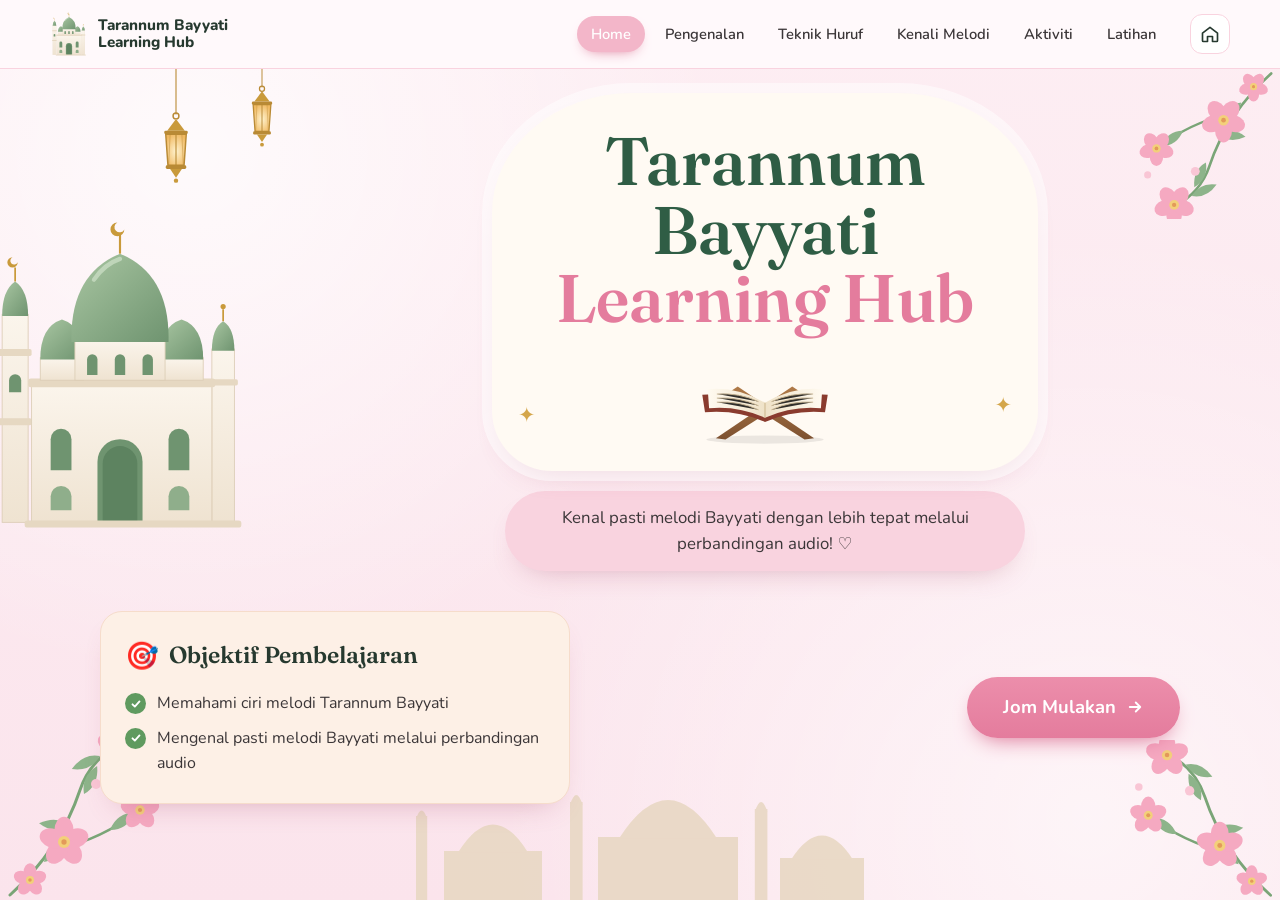
==== index.html @ 12b9d873 "Add Teknik Huruf page, animated flowers and Harkat audio - New teknik-huruf.html: 5-step manual, let" ====
<!doctype html>
<html lang="ms">
<head>
  <meta charset="utf-8" />
  <meta name="viewport" content="width=device-width, initial-scale=1" />
  <title>Tarannum Bayyati Learning Hub</title>
  <meta name="description" content="Kenal pasti melodi Bayyati dengan lebih tepat melalui perbandingan audio." />
  <link rel="preconnect" href="https://fonts.googleapis.com" />
  <link rel="preconnect" href="https://fonts.gstatic.com" crossorigin />
  <link href="https://fonts.googleapis.com/css2?family=Amiri:wght@400;700&family=Fraunces:opsz,wght@9..144,500;9..144,600&family=Nunito:wght@400;600;700;800&display=swap" rel="stylesheet" />
  <link rel="stylesheet" href="styles.css" />
</head>
<body class="home">

  <header class="topbar">
    <div class="topbar__inner">
      <a class="brand" href="index.html"><img src="img/mosque.svg" alt="" /><span>Tarannum Bayyati<br />Learning Hub</span></a>
      <nav class="nav" aria-label="Menu utama">
        <a href="index.html" aria-current="page">Home</a>
        <a href="pengenalan.html">Pengenalan</a>
        <a href="teknik-huruf.html">Teknik Huruf</a>
        <a href="kenali-melodi.html">Kenali Melodi</a>
        <a href="aktiviti.html">Aktiviti</a>
        <a href="latihan.html">Latihan</a>
      </nav>
      <a class="home-btn" href="index.html" aria-label="Laman utama">
        <svg viewBox="0 0 24 24" fill="none" stroke="currentColor" stroke-width="2" stroke-linejoin="round"><path d="M3 11l9-7 9 7v9a1 1 0 0 1-1 1h-5v-6H9v6H4a1 1 0 0 1-1-1z"/></svg>
      </a>
    </div>
  </header>

  <main class="stage">
    <img class="home__lantern home__lantern--1" src="img/lantern.svg" alt="" />
    <img class="home__lantern home__lantern--2" src="img/lantern.svg" alt="" />
    <img class="home__mosque" src="img/mosque.svg" alt="" />
    <img class="deco deco--flowers-tr" src="img/flowers-tr.svg" alt="" />
    <img class="deco deco--flowers-bl" src="img/flowers.svg" alt="" />
    <img class="deco deco--flowers-br" src="img/flowers-br.svg" alt="" />
    <img class="home__skyline" src="img/skyline.svg" alt="" />

    <div class="wrap">
      <section class="hero">
        <div class="hero__cloud">
          <h1 class="hero__title"><span class="g">Tarannum<br />Bayyati</span><span class="p">Learning Hub</span></h1>
          <img class="hero__book" src="img/quran-rehal.svg" alt="" />
          <span class="sparkle sparkle--a">✦</span>
          <span class="sparkle sparkle--b">✦</span>
        </div>
        <p class="hero__tagline">Kenal pasti melodi Bayyati dengan lebih tepat melalui perbandingan audio! ♡</p>
      </section>

      <div class="home__bottom">
        <section class="card objective">
          <h2><span aria-hidden="true">🎯</span> Objektif Pembelajaran</h2>
          <ul class="check-list">
            <li>Memahami ciri melodi Tarannum Bayyati</li>
            <li>Mengenal pasti melodi Bayyati melalui perbandingan audio</li>
          </ul>
        </section>
        <a class="btn btn--lg" href="pengenalan.html">Jom Mulakan
          <svg viewBox="0 0 24 24" fill="none" stroke="currentColor" stroke-width="2.5" stroke-linecap="round" stroke-linejoin="round"><path d="M5 12h14M13 6l6 6-6 6"/></svg>
        </a>
      </div>
    </div>
  </main>

  <script src="script.js"></script>
</body>
</html>
---- styles.css ----
/* ===========================================================
   Tarannum Bayyati Learning Hub — shared styles
   Soft pink / sage green / gold pastel theme
   =========================================================== */
:root {
  --pink-50: #fff6f8;
  --pink-100: #fdeaf0;
  --pink-200: #f9d3df;
  --pink-300: #f3b6c9;
  --pink-500: #e47c9d;
  --pink-600: #d8668b;
  --green-50: #f1f7ec;
  --green-100: #e2eed9;
  --green-200: #cfe2c4;
  --green-500: #5f9a5f;
  --green-700: #2f5d45;
  --green-900: #26392f;
  --gold: #d4a64a;
  --peach: #fdf0e6;
  --cream: #fffaf3;
  --ink: #3b3638;
  --muted: #6c6466;
  --radius: 22px;
  --shadow: 0 14px 30px -18px rgba(170, 80, 110, .45);
  --font-title: "Fraunces", "Lora", Georgia, serif;
  --font-body: "Nunito", system-ui, -apple-system, "Segoe UI", sans-serif;
  --font-arabic: "Amiri", "Traditional Arabic", serif;
}

*, *::before, *::after { box-sizing: border-box; }
html, body { margin: 0; }
body {
  font-family: var(--font-body);
  color: var(--ink);
  background: linear-gradient(180deg, #fdeef3 0%, #fbe4ec 100%);
  min-height: 100vh;
  display: flex; flex-direction: column;
  line-height: 1.55;
}
img { display: block; max-width: 100%; }
a { color: inherit; }
button { font: inherit; }

/* ---------------- Top bar ---------------- */
.topbar {
  position: sticky; top: 0; z-index: 30;
  background: rgba(255, 250, 251, .94);
  backdrop-filter: blur(8px); -webkit-backdrop-filter: blur(8px);
  border-bottom: 1px solid var(--pink-200);
}
.topbar__inner {
  width: min(1180px, 100% - 32px); margin-inline: auto;
  display: flex; align-items: center; gap: 20px; min-height: 68px;
}
.brand { display: flex; align-items: center; gap: 10px; text-decoration: none; flex-shrink: 0; }
.brand img { width: 38px; height: 44px; object-fit: contain; }
.brand span { font-weight: 800; font-size: .95rem; line-height: 1.15; color: var(--green-900); }
.nav { display: flex; align-items: center; gap: 6px; margin-left: auto; }
.nav a {
  text-decoration: none; font-weight: 600; font-size: .92rem; color: var(--ink);
  padding: 7px 14px; border-radius: 999px; white-space: nowrap;
  transition: background .2s, color .2s;
}
.nav a:hover { background: var(--pink-100); }
.nav a[aria-current="page"] { background: var(--pink-300); color: #fff; box-shadow: 0 6px 14px -8px var(--pink-600); }
.home-btn {
  width: 40px; height: 40px; border-radius: 12px; display: grid; place-items: center;
  border: 1.5px solid var(--pink-200); background: #fff; color: var(--green-900); flex-shrink: 0;
  transition: background .2s;
}
.home-btn:hover { background: var(--pink-100); }
.home-btn svg { width: 20px; height: 20px; }

/* ---------------- Stage (page body) ---------------- */
.stage {
  position: relative; flex: 1; overflow: hidden;
  background:
    radial-gradient(circle at 15% 10%, rgba(255,255,255,.75), transparent 40%),
    radial-gradient(circle at 85% 90%, rgba(255,255,255,.6), transparent 45%);
  padding: 48px 0 64px;
}
.wrap { position: relative; z-index: 2; width: min(1080px, 100% - 32px); margin-inline: auto; }

/* decorative images */
.deco { position: absolute; z-index: 1; pointer-events: none; user-select: none; }
/* Flowers sit fully inside their corner and sway from the stem base */
.deco--flowers-tr { top: 0; right: 0; width: 150px; transform-origin: 94% 3%; animation: sway-flower 6s ease-in-out infinite; }
.deco--flowers-bl { bottom: 0; left: 0; width: 170px; transform-origin: 6% 97%; animation: sway-flower 7s ease-in-out infinite -2s; }
.deco--flowers-br { bottom: 0; right: 0; width: 160px; transform-origin: 94% 97%; animation: sway-flower-rev 6.5s ease-in-out infinite -1s; }
.deco--leaves-l { left: 10px; bottom: 40px; width: 60px; transform-origin: 50% 100%; animation: sway-leaf 5s ease-in-out infinite; }
.deco--leaves-r { right: 14px; top: 40%; width: 56px; scale: -1 1; transform-origin: 50% 100%; animation: sway-leaf 5.5s ease-in-out infinite -1.5s; }
.deco--leaves-tl { left: 14px; top: 24px; width: 54px; rotate: -20deg; transform-origin: 50% 100%; animation: sway-leaf 6s ease-in-out infinite -3s; }
@keyframes sway-flower { 0%, 100% { transform: rotate(0deg); } 50% { transform: rotate(4deg); } }
@keyframes sway-flower-rev { 0%, 100% { transform: rotate(0deg); } 50% { transform: rotate(-4deg); } }
@keyframes sway-leaf { 0%, 100% { transform: rotate(-4deg); } 50% { transform: rotate(4deg); } }

/* Falling petals (created by script.js) */
.petal {
  position: absolute; top: -24px; z-index: 1; pointer-events: none;
  width: 12px; height: 10px; border-radius: 80% 0 80% 0;
  background: linear-gradient(135deg, #f9c4d4, #f19ab6); opacity: .75;
  animation: petal-fall linear infinite;
}
@keyframes petal-fall {
  0%   { transform: translate(0, 0) rotate(0deg); opacity: 0; }
  10%  { opacity: .75; }
  50%  { transform: translate(40px, 50vh) rotate(200deg); }
  90%  { opacity: .6; }
  100% { transform: translate(-20px, 105vh) rotate(420deg); opacity: 0; }
}
.sparkle { position: absolute; color: var(--gold); font-size: 1.3rem; z-index: 1; pointer-events: none; }

/* ---------------- Shared components ---------------- */
.title-pill {
  display: flex; align-items: center; justify-content: center; gap: 14px;
  width: fit-content; margin: 0 auto 18px;
  background: var(--pink-200); border-radius: 999px;
  padding: 10px 34px 10px 18px;
  box-shadow: var(--shadow);
}
.title-pill h1 {
  margin: 0; font-family: var(--font-title); font-weight: 600;
  font-size: clamp(1.5rem, 3vw, 2.1rem); color: var(--green-900); line-height: 1.2;
}
.title-pill .icon { width: 54px; height: 44px; object-fit: contain; margin: -10px 0; flex-shrink: 0; }
.title-pill .emoji { font-size: 2.1rem; line-height: 1; }

.subtitle-pill {
  width: fit-content; max-width: 640px; margin: 0 auto 28px; text-align: center;
  background: var(--pink-100); border-radius: 999px; padding: 10px 26px;
  font-size: .98rem; color: var(--ink);
}

.card {
  background: rgba(255, 255, 255, .78); border: 1px solid var(--pink-200);
  border-radius: var(--radius); padding: 22px 24px; box-shadow: var(--shadow);
}

.label-pill {
  display: inline-block; background: var(--pink-200); color: var(--green-900);
  font-weight: 800; font-size: 1.05rem; padding: 6px 22px; border-radius: 999px;
  position: absolute; top: -18px; left: 18px;
}
.card:has(> .label-pill) { padding-top: 32px; }

.check-list { list-style: none; margin: 0; padding: 0; }
.check-list li { position: relative; padding: 5px 0 5px 32px; }
.check-list li::before {
  content: ""; position: absolute; left: 0; top: 7px; width: 21px; height: 21px; border-radius: 50%;
  background: var(--green-500) url("data:image/svg+xml,%3Csvg xmlns='http://www.w3.org/2000/svg' viewBox='0 0 24 24' fill='none' stroke='white' stroke-width='3.2' stroke-linecap='round' stroke-linejoin='round'%3E%3Cpath d='M6 12.5l4 4 8-9'/%3E%3C/svg%3E") center / 14px no-repeat;
}

.btn {
  display: inline-flex; align-items: center; gap: 10px;
  background: linear-gradient(180deg, #ec8eab, var(--pink-500));
  color: #fff; font-weight: 700; font-size: 1rem; text-decoration: none;
  border: 0; border-radius: 999px; padding: 12px 28px; cursor: pointer;
  box-shadow: 0 10px 22px -10px var(--pink-600);
  transition: transform .2s, box-shadow .2s, filter .2s;
}
.btn:hover { transform: translateY(-2px); filter: brightness(1.04); box-shadow: 0 14px 26px -10px var(--pink-600); }
.btn:focus-visible, .nav a:focus-visible, .home-btn:focus-visible, .choice-btn:focus-visible { outline: 3px solid var(--green-500); outline-offset: 3px; }
.btn--lg { font-size: 1.15rem; padding: 16px 36px; }
.btn svg { width: 18px; height: 18px; }

.page-actions { display: flex; margin-top: 28px; }
.page-actions--right { justify-content: flex-end; }
.page-actions--center { justify-content: center; }

/* ---------------- Audio player ---------------- */
.player {
  display: flex; align-items: center; gap: 12px;
  background: #fff; border: 1px solid #ecdfe3; border-radius: 999px;
  padding: 7px 16px 7px 7px; box-shadow: 0 8px 20px -14px rgba(0,0,0,.35);
  max-width: 100%;
}
.player--green { background: var(--green-100); border-color: var(--green-200); }
.player--grey { background: #f4f1f2; }
.player__play {
  width: 38px; height: 38px; border-radius: 50%; border: 0; cursor: pointer; flex-shrink: 0;
  background: var(--green-900); color: #fff; display: grid; place-items: center;
}
.player__play svg { width: 16px; height: 16px; }
.player__label { font-size: .88rem; font-weight: 600; white-space: nowrap; }
.player__bar { flex: 1; min-width: 60px; accent-color: var(--green-700); height: 4px; cursor: pointer; }
.player__time { font-size: .85rem; font-variant-numeric: tabular-nums; white-space: nowrap; color: var(--ink); }
.player__icon { background: none; border: 0; padding: 4px; cursor: pointer; color: var(--ink); display: grid; place-items: center; }
.player__icon svg { width: 18px; height: 18px; }
.player.is-missing .player__play { background: #b9b0b3; cursor: not-allowed; }
.player__missing { font-size: .78rem; color: var(--pink-600); }

/* ---------------- Feedback ---------------- */
.feedback { margin: 14px 0 0; font-weight: 700; min-height: 1.4em; }
.feedback.is-correct { color: var(--green-500); }
.feedback.is-wrong { color: var(--pink-600); }

/* ---------------- Radio options ---------------- */
.options { list-style: none; padding: 0; margin: 8px 0 0; }
.options label { display: flex; align-items: center; gap: 10px; padding: 5px 0; cursor: pointer; font-size: 1rem; }
.options input {
  appearance: none; -webkit-appearance: none; width: 20px; height: 20px; margin: 0;
  border: 2px solid #c9bfc3; border-radius: 50%; background: #fff; cursor: pointer; transition: border .15s;
}
.options input:checked { border: 6px solid var(--pink-500); }
.options input:focus-visible { outline: 3px solid var(--green-500); outline-offset: 2px; }

.q-num {
  display: inline-grid; place-items: center; width: 26px; height: 26px; border-radius: 50%;
  background: var(--pink-300); color: #fff; font-weight: 800; font-size: .9rem; flex-shrink: 0;
}
.question { display: flex; align-items: center; gap: 10px; font-weight: 700; margin: 0 0 12px; }

/* ===========================================================
   PAGE 1 — HOME
   =========================================================== */
.home .stage { padding-top: 24px; }
.home__mosque { position: absolute; left: -10px; top: 150px; width: min(260px, 24vw); z-index: 1; }
.home__lantern { position: absolute; top: -6px; width: 44px; z-index: 1; animation: sway 5s ease-in-out infinite; transform-origin: top center; }
.home__lantern--1 { left: 12%; }
.home__lantern--2 { left: 19%; width: 38px; top: -26px; animation-delay: -2s; }
@keyframes sway { 0%,100% { transform: rotate(-2deg); } 50% { transform: rotate(2deg); } }
.home__skyline { position: absolute; left: 50%; transform: translateX(-50%); bottom: 0; width: min(560px, 80%); z-index: 0; opacity: .9; }

.hero { display: grid; justify-items: center; text-align: center; padding-left: min(22vw, 250px); }
.hero__cloud {
  position: relative; background: var(--cream); padding: 34px 64px 26px;
  border-radius: 140px 140px 60px 60px / 120px 120px 60px 60px;
  box-shadow: 0 0 0 10px rgba(255,255,255,.5), var(--shadow);
}
.hero__title { margin: 0; font-family: var(--font-title); font-weight: 600; line-height: 1.02; font-size: clamp(2.6rem, 6vw, 4.2rem); }
.hero__title .g { display: block; color: var(--green-700); }
.hero__title .p { display: block; color: var(--pink-500); }
.hero__book { width: 150px; margin: 10px auto 0; }
.hero__cloud .sparkle--a { left: 26px; bottom: 40px; }
.hero__cloud .sparkle--b { right: 26px; bottom: 50px; }
.hero__tagline {
  margin: 20px 0 0; background: var(--pink-200); border-radius: 999px;
  padding: 14px 30px; font-size: 1.05rem; max-width: 520px; box-shadow: var(--shadow);
}

.home__bottom { display: flex; align-items: center; justify-content: space-between; gap: 24px; margin-top: 40px; flex-wrap: wrap; }
.objective { background: var(--peach); border-color: #f6dccb; max-width: 470px; }
.objective h2 { display: flex; align-items: center; gap: 10px; margin: 0 0 10px; font-family: var(--font-title); font-size: 1.45rem; font-weight: 600; color: var(--green-900); }
.objective h2 span { font-size: 1.7rem; }

/* ===========================================================
   PAGE 2 — PENGENALAN
   =========================================================== */
.intro { display: grid; grid-template-columns: 1.15fr .85fr; gap: 36px; align-items: center; margin-top: 18px; }
.intro__cards { display: grid; gap: 40px; padding-top: 22px; }
.intro__cards p { margin: 0; font-size: 1.02rem; }
.intro__cards .card { position: relative; }
.arch {
  position: relative; aspect-ratio: 4 / 5; width: min(320px, 100%); margin-inline: auto;
  border-radius: 160px 160px 18px 18px; overflow: hidden;
  border: 8px solid #f2dcc0; box-shadow: 0 0 0 2px var(--gold), var(--shadow);
}
.arch > img:first-child { width: 100%; height: 100%; object-fit: cover; }
.arch__book { position: absolute; left: 50%; bottom: 6%; width: 86%; transform: translateX(-50%); }
.intro__player { display: flex; justify-content: center; margin-top: 30px; }
.intro__player .player { width: min(460px, 100%); }

/* ===========================================================
   PAGE 3 — KENALI MELODI
   =========================================================== */
.ayat {
  position: relative; margin: 0 auto; width: min(760px, 100%);
  background: linear-gradient(180deg, #fffdf6, #fff7e8);
  border: 3px solid #efd39b; border-radius: 80px;
  outline: 2px dashed #f0dcae; outline-offset: -14px;
  padding: 44px 30px; text-align: center; box-shadow: var(--shadow);
}
.ayat p {
  margin: 0; font-family: var(--font-arabic); font-size: clamp(2.2rem, 6vw, 3.8rem); line-height: 1.8;
  direction: rtl; color: #1f1b1c;
}
.ayat .w { padding: 0 .18em; border-radius: 12px; }
.w--1 { background: #fde2cf; }
.w--2 { background: #f9d3df; }
.w--3 { background: #d9ecd2; }
.w--4 { background: #dfe1f6; }
.melodi__player { display: flex; justify-content: center; margin: 26px 0 30px; }
.melodi__player .player { width: min(420px, 100%); }
.note { display: flex; gap: 12px; background: var(--pink-100); border-color: var(--pink-200); max-width: 560px; }
.note strong { display: block; }
.note p { margin: 2px 0 0; }
.note .emoji { font-size: 1.6rem; line-height: 1; }

/* ===========================================================
   PAGE 4 — AKTIVITI
   =========================================================== */
.aktiviti-head { position: relative; }
.aktiviti-head .head-deco { position: absolute; top: 50%; transform: translateY(-50%); }
.aktiviti-head .notes { left: 0; font-size: 2.6rem; color: var(--pink-500); }
.aktiviti-head .phones { right: 0; width: 78px; }
.audio-cards { display: grid; grid-template-columns: 1fr 1fr; gap: 22px; }
.audio-card { border-radius: var(--radius); overflow: hidden; background: rgba(255,255,255,.85); box-shadow: var(--shadow); border: 1px solid var(--pink-200); text-align: center; }
.audio-card h2 { margin: 0; padding: 10px; font-size: 1.15rem; font-weight: 800; color: var(--green-900); }
.audio-card--a h2 { background: var(--green-100); }
.audio-card--b h2 { background: var(--pink-200); }
.audio-card__body { padding: 18px 20px 20px; display: grid; justify-items: center; gap: 10px; }
.audio-card__body img { width: 52px; }
.audio-card__body h3 { margin: 0; font-size: 1rem; font-weight: 800; }
.audio-card .player { width: 100%; }
.aktiviti-q { margin-top: 30px; }
.aktiviti-q .options { padding-left: 36px; }
.q-help {
  display: inline-grid; place-items: center; width: 26px; height: 26px; border-radius: 50%;
  background: var(--pink-300); color: #fff; font-weight: 800;
}

/* ===========================================================
   PAGE 5 — LATIHAN
   =========================================================== */
.latihan { display: grid; grid-template-columns: 1fr 260px; gap: 24px; align-items: start; }
.latihan__qs { display: grid; gap: 22px; }
.latihan__qs .player { width: min(360px, 100%); margin-bottom: 14px; }
.latihan__qs h3 { margin: 0; font-size: 1rem; font-weight: 800; }
.choice-row { display: flex; gap: 16px; flex-wrap: wrap; padding-left: 36px; }
.choice-btn {
  display: inline-flex; align-items: center; gap: 10px; cursor: pointer;
  background: #f6f2f3; border: 1.5px solid #e2d8dc; border-radius: 16px;
  padding: 12px 26px; font-weight: 700; font-size: 1rem; color: var(--ink);
  transition: background .2s, border-color .2s, transform .2s;
}
.choice-btn img { width: 24px; }
.choice-btn:hover { transform: translateY(-2px); background: #fff; }
.choice-btn[aria-pressed="true"] { border-color: var(--pink-500); background: var(--pink-100); }
.latihan__side { position: relative; display: grid; justify-items: center; gap: 10px; padding-top: 30px; }
.bubble {
  position: relative; background: var(--pink-100); border: 1.5px solid var(--pink-300);
  border-radius: 50%; width: 150px; height: 120px; display: grid; place-items: center; text-align: center;
  font-weight: 700; font-size: .95rem; padding: 18px; justify-self: end;
}
.bubble::after {
  content: ""; position: absolute; bottom: -10px; left: 36px; width: 18px; height: 18px;
  background: var(--pink-100); border-right: 1.5px solid var(--pink-300); border-bottom: 1.5px solid var(--pink-300);
  transform: rotate(45deg);
}
.latihan__heart { position: absolute; top: 0; left: 30px; font-size: 1.8rem; color: var(--ink); }
.latihan__scene { position: relative; width: 100%; }
.latihan__scene .sky { width: 100%; opacity: .9; }
.latihan__scene .book { position: absolute; left: 50%; bottom: -10px; width: 78%; transform: translateX(-50%); }

/* ===========================================================
   PAGE — TEKNIK HURUF
   =========================================================== */
.manual, .chart { position: relative; margin-top: 30px; }
.steps { list-style: none; margin: 8px 0 0; padding: 0; display: grid; gap: 4px; }
.steps li { position: relative; display: flex; gap: 16px; padding: 10px 0; }
.steps li:not(:last-child)::after {
  content: ""; position: absolute; left: 17px; top: 48px; bottom: -6px; width: 2px;
  background: repeating-linear-gradient(to bottom, var(--pink-300) 0 5px, transparent 5px 10px);
}
.steps__num {
  flex-shrink: 0; width: 36px; height: 36px; border-radius: 50%; display: grid; place-items: center;
  background: var(--green-500); color: #fff; font-weight: 800; box-shadow: 0 0 0 5px var(--green-100);
}
.steps h3 { margin: 4px 0 2px; font-size: 1.05rem; font-weight: 800; color: var(--green-900); }
.steps p { margin: 0; color: var(--muted); }

.chart__link { display: block; border-radius: 16px; overflow: hidden; border: 3px solid var(--pink-200); }
.chart__link img { width: 100%; height: auto; transition: transform .4s; }
.chart__link:hover img { transform: scale(1.02); }
.chart__link:focus-visible { outline: 3px solid var(--green-500); outline-offset: 3px; }
.chart__hint { margin: 10px 0 0; font-size: .88rem; color: var(--muted); text-align: center; }

.teknik-audio { margin-top: 36px; }
.section-title { text-align: center; font-family: var(--font-title); font-weight: 600; font-size: 1.6rem; color: var(--green-900); margin: 0 0 18px; }
.teknik-audio__grid { display: grid; grid-template-columns: repeat(3, minmax(0, 1fr)); gap: 18px; }
.audio-tile {
  background: rgba(255,255,255,.85); border: 1px solid var(--pink-200); border-radius: var(--radius);
  padding: 18px; box-shadow: var(--shadow); display: grid; gap: 12px; align-content: start;
  grid-template-columns: minmax(0, 1fr);
}
.audio-tile h3 { margin: 0; font-size: 1.05rem; font-weight: 800; color: var(--green-900); text-align: center; }
.audio-tile .player { width: 100%; gap: 8px; padding-right: 10px; }
.audio-tile .player__bar { min-width: 30px; }
.audio-tile .player__icon { padding: 2px; }
.audio-tile--featured { grid-column: 1 / -1; background: var(--green-50); border-color: var(--green-200); justify-items: center; }
.audio-tile--featured .player { width: min(460px, 100%); }
.audio-tile__ar { margin: 0; font-family: var(--font-arabic); font-size: 1.7rem; color: var(--green-700); }

/* ---------------- Reduced motion ---------------- */
@media (prefers-reduced-motion: reduce) {
  .deco, .petal { animation: none !important; }
  .petal { display: none; }
  .home__lantern { animation: none; }
  .btn, .choice-btn { transition: none; }
}

/* ---------------- Responsive ---------------- */
@media (max-width: 960px) {
  .hero { padding-left: 0; }
  .home__mosque { width: 170px; left: -30px; bottom: auto; top: 140px; opacity: .45; }
  .intro { grid-template-columns: 1fr; }
  .arch { width: min(280px, 80%); }
  .latihan { grid-template-columns: 1fr; }
  .latihan__side { grid-template-columns: auto 1fr; align-items: end; }
  .bubble { justify-self: start; }
  .deco--leaves-r { display: none; }
  .teknik-audio__grid { grid-template-columns: minmax(0, 1fr); }
}

@media (max-width: 760px) {
  .topbar__inner { flex-wrap: wrap; gap: 8px; padding: 8px 0; }
  .nav { order: 3; width: 100%; margin-left: 0; overflow-x: auto; padding-bottom: 4px; scrollbar-width: none; }
  .nav::-webkit-scrollbar { display: none; }
  .home-btn { margin-left: auto; }
  .stage { padding: 32px 0 120px; }
  .hero__cloud { padding: 28px 26px 20px; border-radius: 90px 90px 40px 40px / 80px 80px 40px 40px; }
  .home__lantern { display: none; }
  .home__bottom { justify-content: center; }
  .title-pill { padding: 10px 22px 10px 14px; }
  .audio-cards { grid-template-columns: 1fr; }
  .aktiviti-head .head-deco { display: none; }
  .ayat { border-radius: 44px; padding: 34px 16px; }
  .player__label { display: none; }
  .player { gap: 8px; padding-right: 10px; }
  .player__bar { min-width: 30px; }
  .player__icon { padding: 2px; }
  .latihan, .latihan__qs, .audio-card__body { grid-template-columns: minmax(0, 1fr); }
  .deco--flowers-tr { width: 100px; }
  .deco--flowers-bl, .deco--flowers-br { width: 110px; }
  .latihan__side { grid-template-columns: 1fr; }
  .bubble { justify-self: center; }
  .choice-row, .aktiviti-q .options { padding-left: 0; }
}
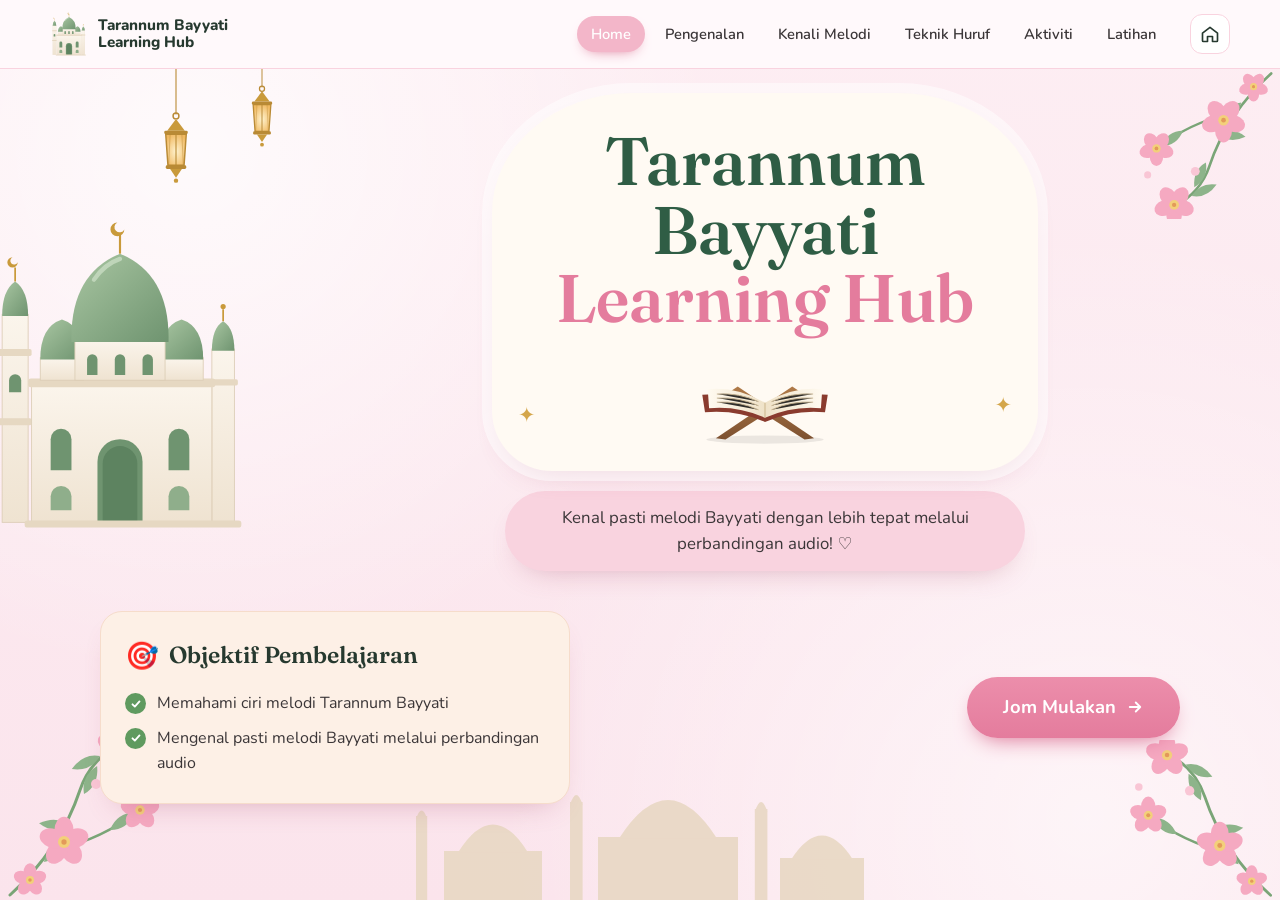
==== commit 223f5d5e: "Add Ta'awuz & Basmalah audio and move Kenali Melodi before Teknik Huruf - Teknik Huruf: separate Ta'" ====
--- a/index.html
+++ b/index.html
@@ -8,7 +8,7 @@
   <link rel="preconnect" href="https://fonts.googleapis.com" />
   <link rel="preconnect" href="https://fonts.gstatic.com" crossorigin />
   <link href="https://fonts.googleapis.com/css2?family=Amiri:wght@400;700&family=Fraunces:opsz,wght@9..144,500;9..144,600&family=Nunito:wght@400;600;700;800&display=swap" rel="stylesheet" />
-  <link rel="stylesheet" href="styles.css" />
+  <link rel="stylesheet" href="styles.css?v=3" />
 </head>
 <body class="home">
 
@@ -18,8 +18,8 @@
       <nav class="nav" aria-label="Menu utama">
         <a href="index.html" aria-current="page">Home</a>
         <a href="pengenalan.html">Pengenalan</a>
+        <a href="kenali-melodi.html">Kenali Melodi</a>
         <a href="teknik-huruf.html">Teknik Huruf</a>
-        <a href="kenali-melodi.html">Kenali Melodi</a>
         <a href="aktiviti.html">Aktiviti</a>
         <a href="latihan.html">Latihan</a>
       </nav>
@@ -64,6 +64,6 @@
     </div>
   </main>
 
-  <script src="script.js"></script>
+  <script src="script.js?v=2"></script>
 </body>
 </html>
--- a/styles.css
+++ b/styles.css
@@ -378,7 +378,15 @@
 .audio-tile .player__bar { min-width: 30px; }
 .audio-tile .player__icon { padding: 2px; }
 .audio-tile--featured { grid-column: 1 / -1; background: var(--green-50); border-color: var(--green-200); justify-items: center; }
-.audio-tile--featured .player { width: min(460px, 100%); }
+.audio-tile--featured .player { width: 100%; gap: 8px; padding-right: 10px; }
+.audio-tile--featured .player__bar { min-width: 30px; }
+.audio-pair { display: grid; grid-template-columns: repeat(2, minmax(0, 1fr)); gap: 18px; width: 100%; }
+.audio-pair__item {
+  display: grid; grid-template-columns: minmax(0, 1fr); gap: 8px; justify-items: center; text-align: center;
+  background: rgba(255,255,255,.7); border: 1px solid var(--green-200); border-radius: 18px; padding: 16px;
+}
+.audio-pair__label { margin: 0; font-weight: 800; font-size: .85rem; letter-spacing: .08em; text-transform: uppercase; color: var(--green-500); }
+@media (max-width: 760px) { .audio-pair { grid-template-columns: minmax(0, 1fr); } }
 .audio-tile__ar { margin: 0; font-family: var(--font-arabic); font-size: 1.7rem; color: var(--green-700); }
 
 /* ---------------- Reduced motion ---------------- */
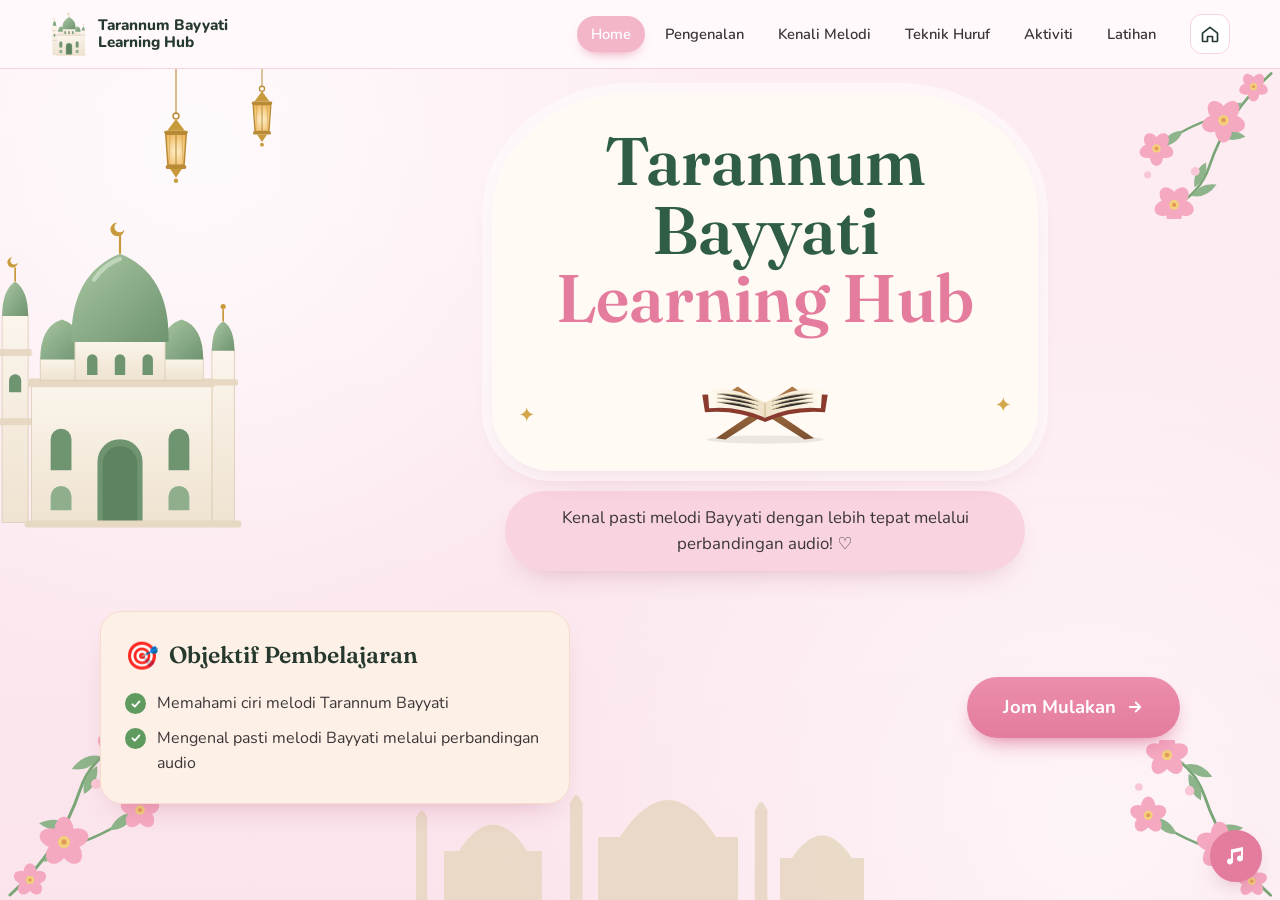
==== commit 81d0247a: "Add looping background music with on/off button - Plays on first interaction (browsers block autopla" ====
--- a/index.html
+++ b/index.html
@@ -8,7 +8,7 @@
   <link rel="preconnect" href="https://fonts.googleapis.com" />
   <link rel="preconnect" href="https://fonts.gstatic.com" crossorigin />
   <link href="https://fonts.googleapis.com/css2?family=Amiri:wght@400;700&family=Fraunces:opsz,wght@9..144,500;9..144,600&family=Nunito:wght@400;600;700;800&display=swap" rel="stylesheet" />
-  <link rel="stylesheet" href="styles.css?v=3" />
+  <link rel="stylesheet" href="styles.css?v=7" />
 </head>
 <body class="home">
 
@@ -64,6 +64,6 @@
     </div>
   </main>
 
-  <script src="script.js?v=2"></script>
+  <script src="script.js?v=4"></script>
 </body>
 </html>
--- a/styles.css
+++ b/styles.css
@@ -189,6 +189,29 @@
 .player.is-missing .player__play { background: #b9b0b3; cursor: not-allowed; }
 .player__missing { font-size: .78rem; color: var(--pink-600); }
 
+/* ---------------- Background music button ---------------- */
+.music-toggle {
+  position: fixed; right: 18px; bottom: 18px; z-index: 40;
+  width: 52px; height: 52px; border-radius: 50%; cursor: pointer;
+  display: grid; place-items: center;
+  background: #fff; color: var(--muted); border: 2px solid var(--pink-200);
+  box-shadow: 0 10px 24px -12px rgba(170, 80, 110, .6);
+  transition: transform .2s, background .2s, color .2s;
+}
+.music-toggle:hover { transform: scale(1.06); }
+.music-toggle:focus-visible { outline: 3px solid var(--green-500); outline-offset: 3px; }
+.music-toggle svg { width: 24px; height: 24px; grid-area: 1 / 1; }
+.music-toggle__on { display: none; }
+.music-toggle.is-on { background: var(--pink-500); color: #fff; border-color: var(--pink-500); }
+.music-toggle.is-on .music-toggle__on { display: block; }
+.music-toggle.is-on .music-toggle__off { display: none; }
+.music-toggle.is-playing::after {
+  content: ""; position: absolute; inset: -6px; border-radius: 50%;
+  border: 2px solid var(--pink-300); animation: music-pulse 2s ease-out infinite;
+}
+@keyframes music-pulse { from { transform: scale(.9); opacity: .9; } to { transform: scale(1.25); opacity: 0; } }
+@media (prefers-reduced-motion: reduce) { .music-toggle.is-playing::after { animation: none; opacity: .6; } }
+
 /* ---------------- Feedback ---------------- */
 .feedback { margin: 14px 0 0; font-weight: 700; min-height: 1.4em; }
 .feedback.is-correct { color: var(--green-500); }
@@ -279,8 +302,20 @@
 .w--2 { background: #f9d3df; }
 .w--3 { background: #d9ecd2; }
 .w--4 { background: #dfe1f6; }
-.melodi__player { display: flex; justify-content: center; margin: 26px 0 30px; }
-.melodi__player .player { width: min(420px, 100%); }
+/* Full surah layout */
+.ayat--full { border-radius: 48px; padding: 36px 40px 30px; width: min(900px, 100%); }
+.ayat--full .ayat__surah { font-size: 1.5rem; line-height: 1.4; color: var(--green-700); font-weight: 700; }
+.ayat--full .ayat__basmalah { font-size: clamp(1.7rem, 3.6vw, 2.4rem); line-height: 1.7; margin-bottom: 8px; }
+.ayat--full .ayat__text { font-size: clamp(1.55rem, 3.2vw, 2.25rem); line-height: 2.35; text-align: center; }
+.ayat--full .w {
+  padding: .08em .3em; margin: 0 .05em; border-radius: 14px;
+  -webkit-box-decoration-break: clone; box-decoration-break: clone;
+}
+.ayat__no { font-size: .72em; color: #b8862f; white-space: nowrap; }
+.ayat__ref { display: block; margin-top: 4px; font-size: .85rem; font-weight: 700; letter-spacing: .06em; color: var(--muted); }
+.melodi__player { display: flex; justify-content: center; margin: 26px 0 6px; }
+.melodi__player .player { width: min(520px, 100%); }
+.melodi__credit { text-align: center; margin: 0 0 30px; font-size: .85rem; color: var(--muted); }
 .note { display: flex; gap: 12px; background: var(--pink-100); border-color: var(--pink-200); max-width: 560px; }
 .note strong { display: block; }
 .note p { margin: 2px 0 0; }
@@ -342,6 +377,29 @@
 .latihan__scene .sky { width: 100%; opacity: .9; }
 .latihan__scene .book { position: absolute; left: 50%; bottom: -10px; width: 78%; transform: translateX(-50%); }
 
+/* Latihan — 3 comparison questions */
+.latihan-qs { display: grid; gap: 22px; }
+.q-card { padding: 24px 26px; }
+.q-audios { display: grid; grid-template-columns: repeat(2, minmax(0, 1fr)); gap: 16px; margin-bottom: 16px; }
+.q-audio { border-radius: 18px; overflow: hidden; border: 1px solid var(--pink-200); background: #fff; display: grid; grid-template-columns: minmax(0, 1fr); }
+.q-audio__tag { display: block; padding: 8px 14px; font-weight: 800; text-align: center; color: var(--green-900); }
+.q-audio--a .q-audio__tag { background: var(--green-100); }
+.q-audio--b .q-audio__tag { background: var(--pink-200); }
+.q-audio .player { margin: 12px; box-shadow: none; gap: 8px; padding-right: 10px; }
+.q-audio .player__bar { min-width: 30px; }
+.q-card .choice-row { padding-left: 0; justify-content: center; }
+.q-card .feedback { text-align: center; }
+.q-card .feedback:empty { margin: 0; min-height: 0; }
+
+.latihan-end { display: grid; grid-template-columns: 1fr 280px; gap: 24px; align-items: center; margin-top: 28px; }
+.score { text-align: center; display: grid; gap: 4px; background: var(--peach); border-color: #f6dccb; }
+.score__label { font-weight: 800; letter-spacing: .08em; text-transform: uppercase; font-size: .85rem; color: var(--green-500); }
+.score__value { font-family: var(--font-title); font-size: 2.6rem; color: var(--green-900); line-height: 1.1; }
+.score__value strong { color: var(--pink-500); }
+.score__msg { color: var(--muted); }
+.latihan-end__art { display: grid; justify-items: center; gap: 8px; }
+.latihan-end__art .bubble { justify-self: center; }
+
 /* ===========================================================
    PAGE — TEKNIK HURUF
    =========================================================== */
@@ -408,6 +466,11 @@
   .bubble { justify-self: start; }
   .deco--leaves-r { display: none; }
   .teknik-audio__grid { grid-template-columns: minmax(0, 1fr); }
+  .latihan-end { grid-template-columns: minmax(0, 1fr); }
+}
+@media (max-width: 760px) {
+  .q-audios { grid-template-columns: minmax(0, 1fr); }
+  .q-card { padding: 20px 16px; }
 }
 
 @media (max-width: 760px) {
@@ -423,6 +486,7 @@
   .audio-cards { grid-template-columns: 1fr; }
   .aktiviti-head .head-deco { display: none; }
   .ayat { border-radius: 44px; padding: 34px 16px; }
+  .ayat--full { border-radius: 32px; padding: 28px 14px 22px; }
   .player__label { display: none; }
   .player { gap: 8px; padding-right: 10px; }
   .player__bar { min-width: 30px; }
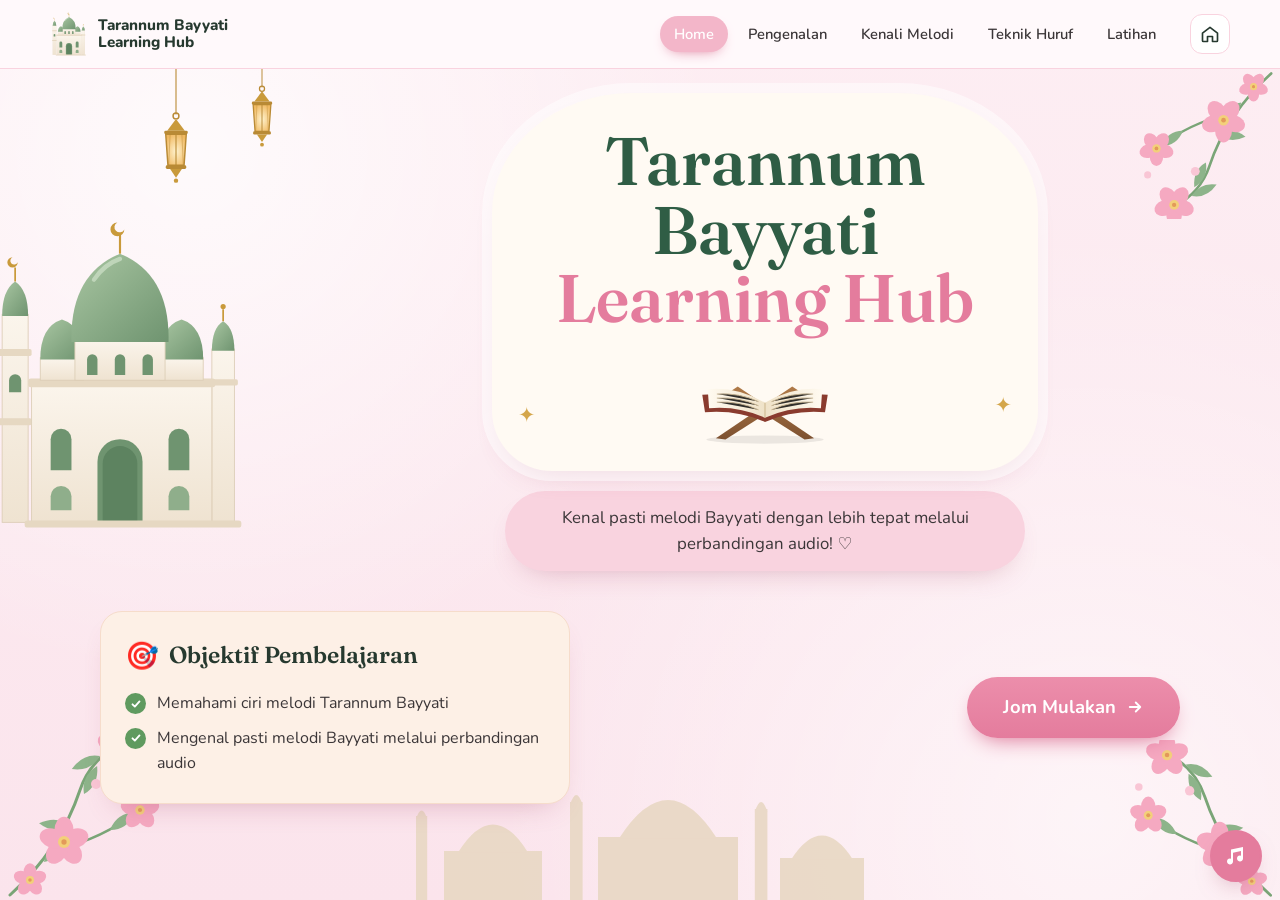
==== commit 4086d34e: "Remove Aktiviti page and Pengenalan audio player - Delete aktiviti.html and its menu link on all pag" ====
--- a/index.html
+++ b/index.html
@@ -20,7 +20,6 @@
         <a href="pengenalan.html">Pengenalan</a>
         <a href="kenali-melodi.html">Kenali Melodi</a>
         <a href="teknik-huruf.html">Teknik Huruf</a>
-        <a href="aktiviti.html">Aktiviti</a>
         <a href="latihan.html">Latihan</a>
       </nav>
       <a class="home-btn" href="index.html" aria-label="Laman utama">
